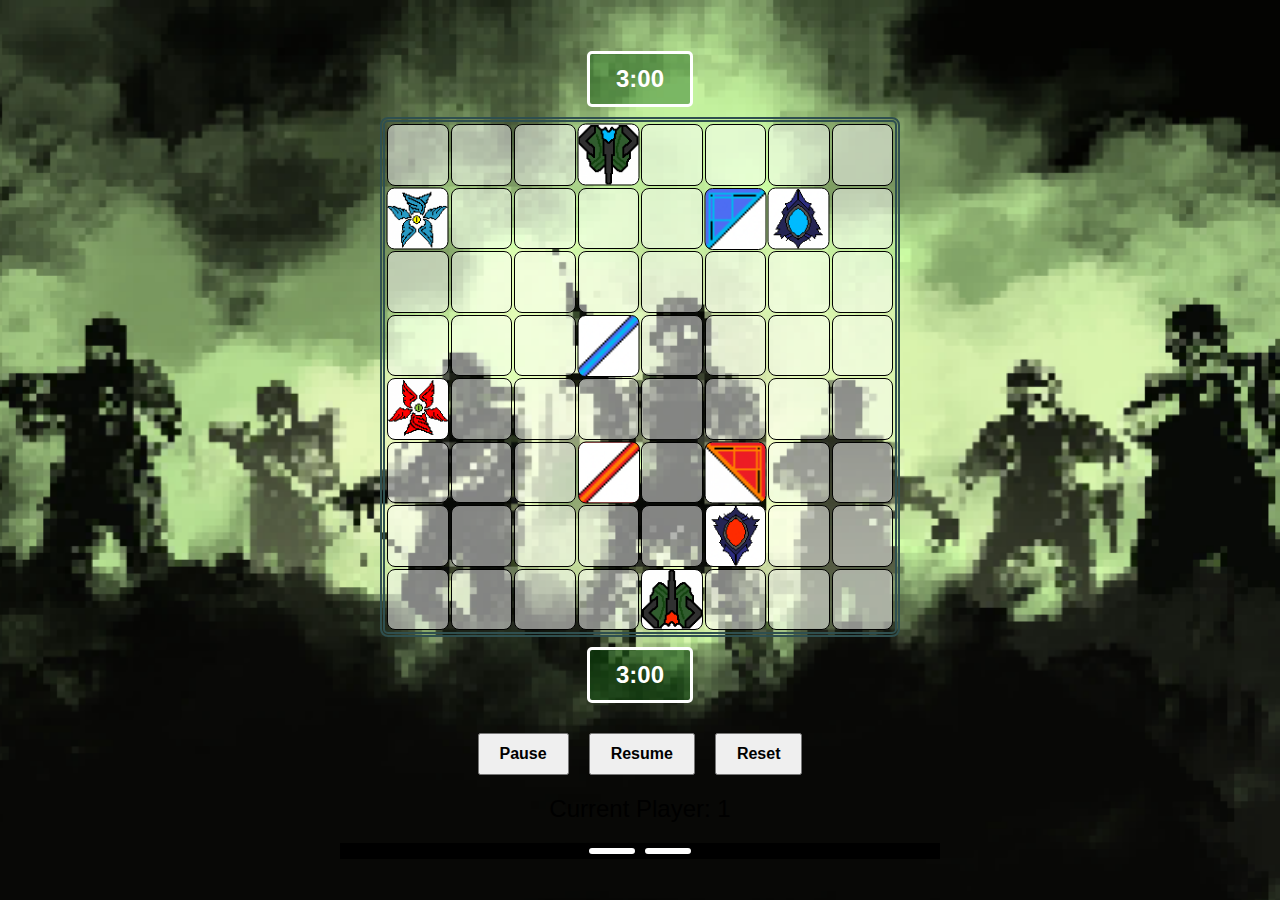
==== normalmode.html @ d5569c24 "Display History Fixed, Put everything inside outline, reduced timer to 3mins" ====
<!DOCTYPE html>
<html lang="en">
<head>
    <meta charset="UTF-8">
    <meta name="viewport" content="width=device-width, initial-scale=1.0">
    <title>Ricochet Rumble</title>
</head>
<body>
    <div class="outline">
        <div data-timer="player1">3:00</div>
        <div id="board"></div>
        <div data-timer="player2">3:00</div>
        <div class="rotation-controls">
            <button id="rotate-left" onclick = "rotateLeft()">Rotate Left</button>
            <button id="rotate-right" onclick = "rotateRight()">Rotate Right</button>
        </div>
        <div class="control-buttons">
            <button onclick="pauseTimer()">Pause</button>
            <button onclick="resumeTimer()">Resume</button>
            <button onclick="resetGame()">Reset</button>
        </div>
        <div class="current-player" id="current-player">Current Player: 1</div>
        <div class="popup" id="winner-popup">
            <p id="winner-message"></p>
            <button onclick="resetGame()">Play Again</button>
        </div>
        <div class="displayHistory">
            <div>
                <ul id="blueHistory">
                </ul>
            </div>
            <div>
                <ul id="redHistory">
                </ul>
            </div>
        </div>
    </div>
    
    
    <script src = "normalmode.js"></script>
    <link href="normalmode.css" rel="stylesheet"></link>
</body>
---- normalmode.css ----
@import url('https://fonts.googleapis.com/css2?family=Pixelify+Sans:wght@400..700&display=swap');

:root {
  --size:      520px;
  --backcolor: darkslategray;
  --dark:      grey;
  --light:     white;
  --legend:    azure;
  --hover:     lightgreen
}
body {
  margin: 0;
  padding: 0;
  display: flex;
  flex-direction: column;
  justify-content: space-evenly;
  align-items: center;
  height: 100vh;
  font-family: Arial, sans-serif;
  background-image: url(./assets/yugesh_assests/background-main.png);
  background-size: cover;
  background-position: center;
}
.outline{
  display: grid;
  margin:auto;
  max-width: fit-content;
}
.board {
  align-items:center;
  width: var(--size);
  height: var(--size);
  border:5px dimgray double;
  border-color: var(--backcolor);
  border-radius: 0.5rem;
  margin:auto;
  
}
.square {
  border: 1px black solid;
  border-radius: 0.5rem;
}
.white, .black{
  background:rgb(255,255,255,0.5);
}

[data-highlight="true"]{
  background: rgb(13, 95, 13);
}

.bullet1{
  animation-name:bluebullet;
  animation-duration: 0.2s;
  
}

.bullet2{
  animation-name:redbullet;
  animation-duration: 0.2s;
}
.down{
  transform:rotate(180deg);
}
/*.up{

}*/
.left{
  transform:rotate(270deg);
}
.right{
  transform:rotate(90deg);
}
@keyframes bluebullet{
  0%{background-image:url(./assets/yugesh_assests/blue-bullet/bullet-blue-pos-1.png);background-size:cover;}
  33%{background-image:url(./assets/yugesh_assests/blue-bullet/bullet-blue-pos-2.png);background-size:cover;}
  66%{background-image:url(./assets/yugesh_assests/blue-bullet/bullet-blue-pos-3.png);background-size:cover;}
  100%{background-image:url(./assets/yugesh_assests/blue-bullet/bullet-blue-pos-4.png);background-size:cover;}
}
@keyframes redbullet{
  0%{background-image:url(./assets/yugesh_assests/red-bullet/bullet-red-pos-1.png);background-size:cover;}
  33%{background-image:url(./assets/yugesh_assests/red-bullet/bullet-red-pos-2.png);background-size:cover;}
  66%{background-image:url(./assets/yugesh_assests/red-bullet/bullet-red-pos-3.png);background-size:cover;}
  100%{background-image:url(./assets/yugesh_assests/red-bullet/bullet-red-pos-4.png);background-size:cover;}
}

/*--------------------------------------pieces--------------------------------------------*/
.player1-cannon{
  background-image: url(./assets/yugesh_assests/cannon-blue.png); 
  transform: rotate(180deg);
  background-size: cover;
}
.player1-titan{
  background-image: url(./assets/yugesh_assests/titan-blue.png); 
  background-size: cover;
  transform: rotate(180deg);
}
.player1-rico[data-rotation="1"]{
  background-image: url(./assets/yugesh_assests/ricochet-blue.png);
  background-size: cover;
}
.player1-rico[data-rotation="2"]{
  background-image: url(./assets/yugesh_assests/ricochet-blue.png);
  background-size: cover;
  transform: rotate(90deg);
}
.player1-rico[data-rotation="3"]{
  background-image: url(./assets/yugesh_assests/ricochet-blue.png);
  background-size: cover;
  transform: rotate(180deg);
}
.player1-rico[data-rotation="4"]{
  background-image: url(./assets/yugesh_assests/ricochet-blue.png);
  background-size: cover;
  transform: rotate(270deg);
}
.player1-tank{
  background-image: url(./assets/yugesh_assests/shield-blue.png); 
  background-size: cover;
  transform: rotate(180deg);
}
.player1-srico[data-rotation="1"]{
  background-image: url(./assets/yugesh_assests/semi-ricochet-blue.png);
  background-size: cover;
}
.player1-srico[data-rotation="2"]{
  background-image: url(./assets/yugesh_assests/semi-ricochet-blue.png);
  background-size: cover;
  transform: rotate(90deg);
}
.player1-srico[data-rotation="3"]{
  background-image: url(./assets/yugesh_assests/semi-ricochet-blue.png);
  background-size: cover;
  transform: rotate(180deg);
}
.player1-srico[data-rotation="4"]{
  background-image: url(./assets/yugesh_assests/semi-ricochet-blue.png);
  background-size: cover;
  transform: rotate(270deg);
}

.player2-cannon{
  background-image: url(./assets/yugesh_assests/cannon-red.png); 
  background-size: cover;
  
}
.player2-titan{
  background-image: url(./assets/yugesh_assests/titan-red.png);
  background-size:cover; 
}
.player2-rico{
  background: red; 
}
.player2-tank{
  background-image: url(./assets/yugesh_assests/shield-red.png) ; 
  background-size: cover;
  
}
.player2-srico[data-rotation="1"]{
  background-image: url(./assets/yugesh_assests/semi-ricochet-red.png);
  background-size: cover;
}
.player2-srico[data-rotation="2"]{
  background-image: url(./assets/yugesh_assests/semi-ricochet-red.png);
  background-size: cover;
  transform: rotate(90deg);
}
.player2-srico[data-rotation="3"]{
  background-image: url(./assets/yugesh_assests/semi-ricochet-red.png);
  background-size: cover;
  transform: rotate(180deg);
}
.player2-srico[data-rotation="4"]{
  background-image: url(./assets/yugesh_assests/semi-ricochet-red.png);
  background-size: cover;
  transform: rotate(270deg);
}
.player2-rico[data-rotation="1"]{
  background-image: url(./assets/yugesh_assests/ricochet-red.png);
  background-size: cover;
}
.player2-rico[data-rotation="2"]{
  background-image: url(./assets/yugesh_assests/ricochet-red.png);
  background-size: cover;
  transform: rotate(90deg);
}
.player2-rico[data-rotation="3"]{
  background-image: url(./assets/yugesh_assests/ricochet-red.png);
  background-size: cover;
  transform: rotate(180deg);
}
.player2-rico[data-rotation="4"]{
  background-image: url(./assets/yugesh_assests/ricochet-red.png);
  background-size: cover;
  transform: rotate(270deg);
}
/*----------------------------------------------------------pieces-----------------------------------------------------------*/
[data-timer="player1"], [data-timer="player2"] {
  height: 50px;
  width: 100px;
  
  margin: 10px auto;
  text-align: center;
  font-size: 24px;
  color:white;
  font-weight:bold;
  line-height: 50px;
  border:3px white solid;
  background:rgb(13, 95, 13,.4);
  border-radius:5px;
}
.control-buttons {
  display: flex;
  justify-content: center;
  margin-top: 20px;
}
.control-buttons button {
  margin: 0 10px;
  padding: 10px 20px;
  font-family:sans-serif,'Franklin Gothic Medium', 'Arial Narrow', Arial;
  font-weight:bold;
  font-size: 16px;
  cursor: pointer;
}
.rotation-controls {
  display: none;
  justify-content: center;
  margin-top: 20px;
}
.rotation-controls.rotate-left {
  visibility : hidden;
  margin: 0 10px;
  padding: 10px 20px;
  font-size: 16px;
  cursor: pointer;
}
.rotation-controls.rotate-right{
  visibility: hidden;
  margin: 0 10px;
  padding: 10px 20px;
  font-size: 16px;
  cursor: pointer;
}
.current-player {
  font-size: 24px;
  text-align: center;
  margin-top: 20px;
  margin-bottom: 20px;
}
.popup {
  display: none;
  position: fixed;
  left: 50%;
  top: 50%;
  transform: translate(-50%, -50%);
  background: white;
  padding: 20px;
  border: 2px solid black;
  text-align: center;
  z-index: 1000;
}
.popup.active {
  display: block;
}

/*.player1-rico.bullet1[data-rotation="1"],.player1-rico.bullet1[data-rotation="3"]{
  background-image: url(./assets/yugesh_assests/blue-bullet-blue-ricochet.gif)!important;
  background-size:cover;
  transform: rotateY(180deg)
}
.player2-rico.bullet1[data-rotation="1"], .player2-rico.bullet1[data-rotation="3"]{
  background-image: url(./assets/yugesh_assests/blue-bullet-red-ricochet.gif)!important;
  background-size:cover;
  transform: rotateY(180deg)
}
.player1-rico.bullet2[data-rotation="1"], .player1-rico.bullet2[data-rotation="3"]{
  background-image: url(./assets/yugesh_assests/red-bullet-blue-ricochet.gif)!important;
  background-size:cover;
  transform: rotateY(180deg)
}
.player2-rico.bullet2[data-rotation="1"], .player2-rico.bullet2[data-rotation="3"]{
  background-image: url(./assets/yugesh_assests/red-bullet-red-ricochet.gif)!important;
  background-size:cover;
  transform: rotateY(180deg)
}
.player1-rico.bullet1[data-rotation="2"],.player1-rico.bullet1[data-rotation="4"]{
  background-image: url(./assets/yugesh_assests/blue-bullet-blue-ricochet.gif)!important;
  background-size:cover;
}
.player2-rico.bullet1[data-rotation="2"], .player2-rico.bullet1[data-rotation="4"]{
  background-image: url(./assets/yugesh_assests/blue-bullet-red-ricochet.gif)!important;
  background-size:cover;
}
.player1-rico.bullet2[data-rotation="2"], .player1-rico.bullet2[data-rotation="4"]{
  background-image: url(./assets/yugesh_assests/red-bullet-blue-ricochet.gif)!important;
  background-size:cover;
}
.player2-rico.bullet2[data-rotation="2"], .player2-rico.bullet2[data-rotation="4"]{
  background-image: url(./assets/yugesh_assests/red-bullet-red-ricochet.gif)!important;
  background-size:cover;
}*/

.displayHistory{
  background:black;
  height:auto;
  width:600px;
  margin:auto;
  display:flex;
  justify-content: center;
  align-items: center;
  color:white;
}
#blueHistory{
  size:50%;
  color:blue;
  background:rgb(255,255,255);
  border:3px white solid;
  border-radius: 5px;
  margin:5px;
  font-family: sans-serif;
  font-size:12px;
  font-weight:bold;
}
#redHistory{
  size:50%;
  color:red;
  background:rgb(255,255,255);
  border:3px white solid;
  border-radius: 5px;
  margin:5px;
  font-family: sans-serif;
  font-size:12px;
  font-weight:bold;
}
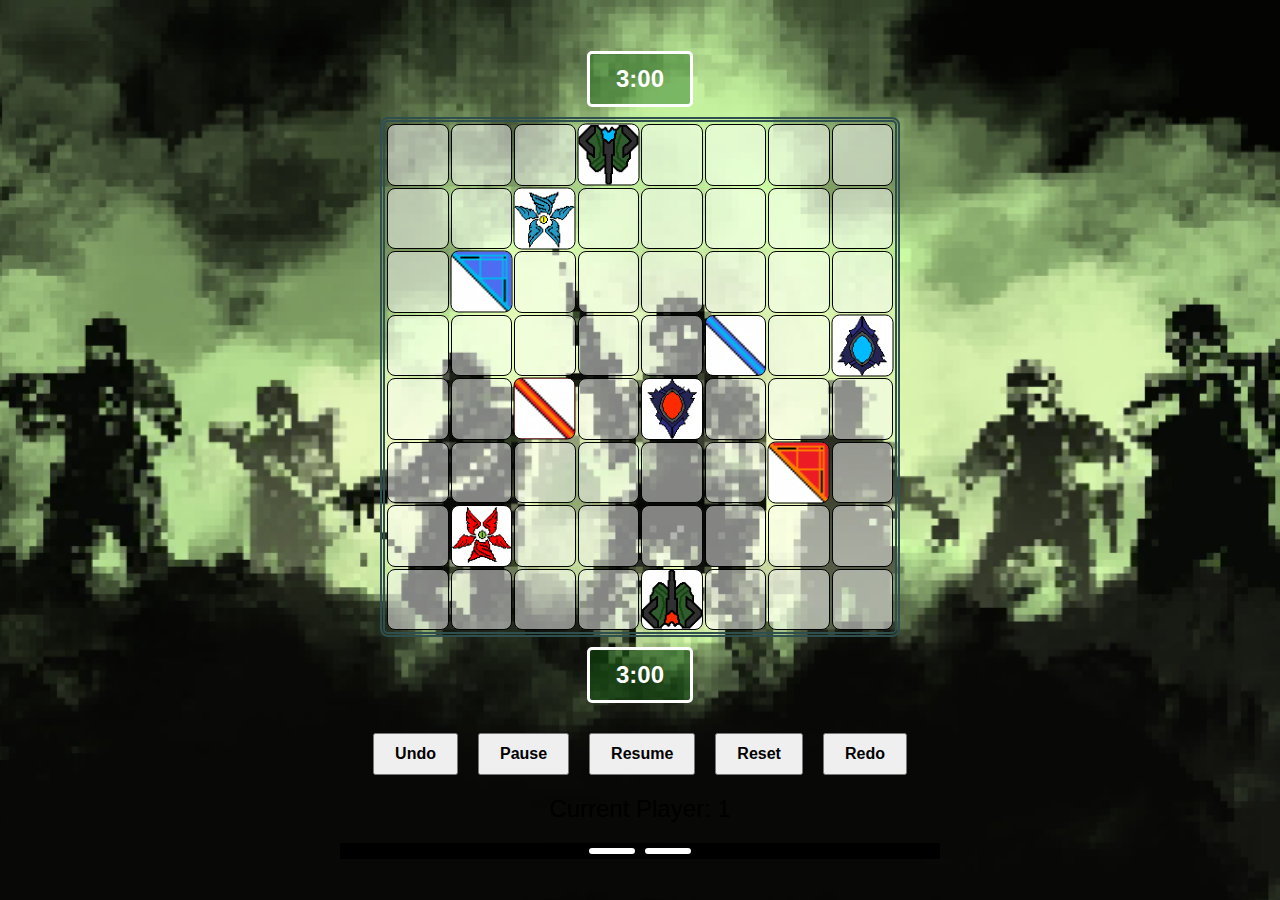
==== commit a917d626: "Made one side of tank pass through" ====
--- a/normalmode.html
+++ b/normalmode.html
@@ -15,9 +15,11 @@
             <button id="rotate-right" onclick = "rotateRight()">Rotate Right</button>
         </div>
         <div class="control-buttons">
+            <button onclick="undo()">Undo</button>
             <button onclick="pauseTimer()">Pause</button>
             <button onclick="resumeTimer()">Resume</button>
             <button onclick="resetGame()">Reset</button>
+            <button onclick="redo()">Redo</button>
         </div>
         <div class="current-player" id="current-player">Current Player: 1</div>
         <div class="popup" id="winner-popup">
--- a/normalmode.css
+++ b/normalmode.css
@@ -16,7 +16,7 @@
   justify-content: space-evenly;
   align-items: center;
   height: 100vh;
-  font-family: Arial, sans-serif;
+  font-family:Arial, sans-serif;
   background-image: url(./assets/yugesh_assests/background-main.png);
   background-size: cover;
   background-position: center;
@@ -249,14 +249,19 @@
 .popup {
   display: none;
   position: fixed;
+  size:50px;
+  position:fixed;
   left: 50%;
-  top: 50%;
+  top: 40%;
   transform: translate(-50%, -50%);
-  background: white;
+  background:rgb(0, 0, 0, 0.7);
   padding: 20px;
   border: 2px solid black;
+  border-radius:5px;
   text-align: center;
+  color:white;
   z-index: 1000;
+  font-family: "Pixelify Sans";
 }
 .popup.active {
   display: block;
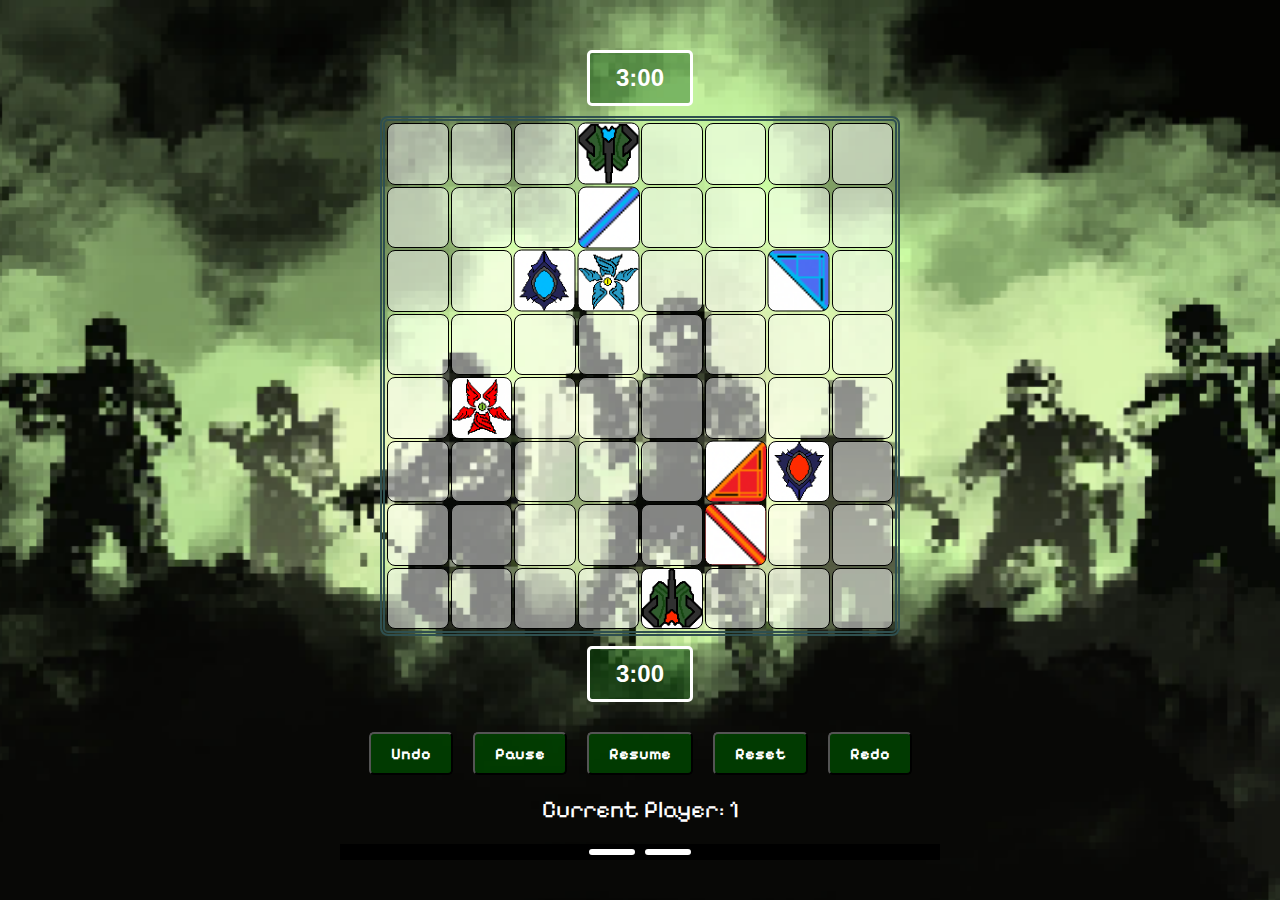
==== commit 07b44bfd: "Added undo. has bugs" ====
--- a/normalmode.html
+++ b/normalmode.html
@@ -14,6 +14,7 @@
             <button id="rotate-left" onclick = "rotateLeft()">Rotate Left</button>
             <button id="rotate-right" onclick = "rotateRight()">Rotate Right</button>
         </div>
+        <button class="swap" onclick="swap()">Swap</button>
         <div class="control-buttons">
             <button onclick="undo()">Undo</button>
             <button onclick="pauseTimer()">Pause</button>
--- a/normalmode.css
+++ b/normalmode.css
@@ -20,6 +20,8 @@
   background-image: url(./assets/yugesh_assests/background-main.png);
   background-size: cover;
   background-position: center;
+  background-repeat: no-repeat;
+  background-color: black;
 }
 .outline{
   display: grid;
@@ -213,35 +215,56 @@
   justify-content: center;
   margin-top: 20px;
 }
-.control-buttons button {
+.control-buttons button, .swap {
   margin: 0 10px;
   padding: 10px 20px;
-  font-family:sans-serif,'Franklin Gothic Medium', 'Arial Narrow', Arial;
+  border-radius: 5px;
+  background: rgba(0, 71, 0, 0.801);
+  color:white;
+  font-family:"Pixelify sans",sans-serif,'Franklin Gothic Medium', 'Arial Narrow', Arial;
   font-weight:bold;
   font-size: 16px;
   cursor: pointer;
+}
+
+.swap{
+  display:none;
+  width:100px;
+  margin-left: auto;
+  margin-right: auto;
+  
 }
 .rotation-controls {
   display: none;
   justify-content: center;
   margin-top: 20px;
 }
-.rotation-controls.rotate-left {
-  visibility : hidden;
-  margin: 0 10px;
+#rotate-left {
+  
+  margin: 5px 10px;
   padding: 10px 20px;
   font-size: 16px;
+  border-radius: 5px;
+  background: rgba(0, 71, 0, 0.801);
+  color:white;
+  font-family:"Pixelify sans",sans-serif,'Franklin Gothic Medium', 'Arial Narrow', Arial;
   cursor: pointer;
 }
-.rotation-controls.rotate-right{
-  visibility: hidden;
-  margin: 0 10px;
+#rotate-right{
+  
+  margin: 5px 10px;
   padding: 10px 20px;
   font-size: 16px;
+  border-radius: 5px;
+  background: rgba(0, 71, 0, 0.801);
+  color:white;
+  font-family:"Pixelify sans",sans-serif,'Franklin Gothic Medium', 'Arial Narrow', Arial;
   cursor: pointer;
 }
 .current-player {
   font-size: 24px;
+  color:white;
+  font-family:"Pixelify sans",sans-serif,'Franklin Gothic Medium', 'Arial Narrow', Arial;
   text-align: center;
   margin-top: 20px;
   margin-bottom: 20px;
@@ -335,4 +358,7 @@
   font-family: sans-serif;
   font-size:12px;
   font-weight:bold;
+}
+.transparentHighlight{
+  background: linear-gradient(rgba(30, 151, 14, 0.5), rgba(0,0,0,.5))!important;
 }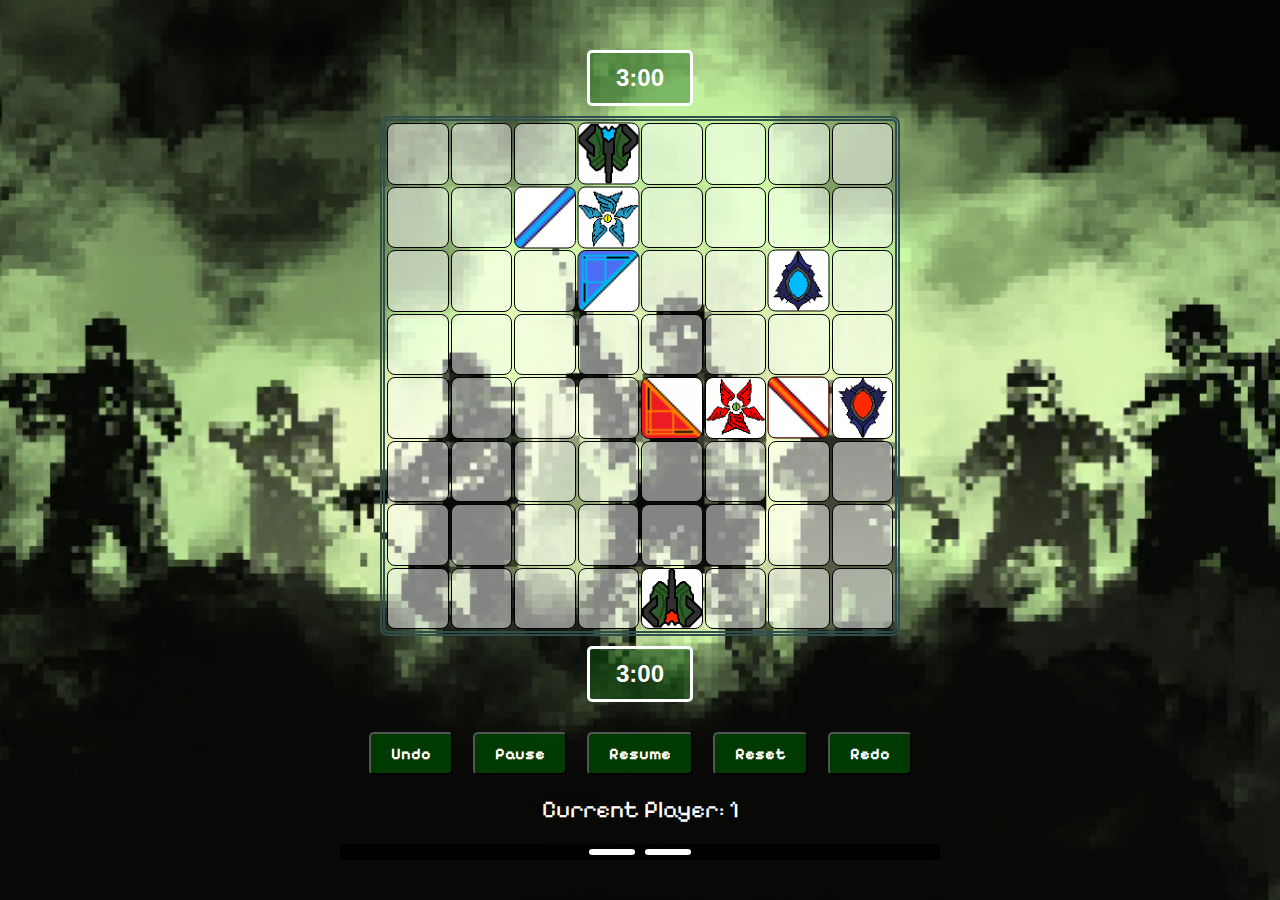
==== commit 591aef2c: "Added audio" ====
--- a/normalmode.html
+++ b/normalmode.html
@@ -25,7 +25,7 @@
         <div class="current-player" id="current-player">Current Player: 1</div>
         <div class="popup" id="winner-popup">
             <p id="winner-message"></p>
-            <button onclick="resetGame()">Play Again</button>
+            <button class="playagain" onclick="resetGame()">Play Again</button>
         </div>
         <div class="displayHistory">
             <div>
--- a/normalmode.css
+++ b/normalmode.css
@@ -36,7 +36,6 @@
   border-color: var(--backcolor);
   border-radius: 0.5rem;
   margin:auto;
-  
 }
 .square {
   border: 1px black solid;
@@ -53,7 +52,6 @@
 .bullet1{
   animation-name:bluebullet;
   animation-duration: 0.2s;
-  
 }
 
 .bullet2{
@@ -272,7 +270,7 @@
 .popup {
   display: none;
   position: fixed;
-  size:50px;
+  size:80px;
   position:fixed;
   left: 50%;
   top: 40%;
@@ -361,4 +359,10 @@
 }
 .transparentHighlight{
   background: linear-gradient(rgba(30, 151, 14, 0.5), rgba(0,0,0,.5))!important;
+}
+.playagain{
+  background: rgba(0, 0, 0, 0.801);
+  color:white;
+  font-family:"Pixelify sans",sans-serif,'Franklin Gothic Medium', 'Arial Narrow', Arial;
+  text-align: center;
 }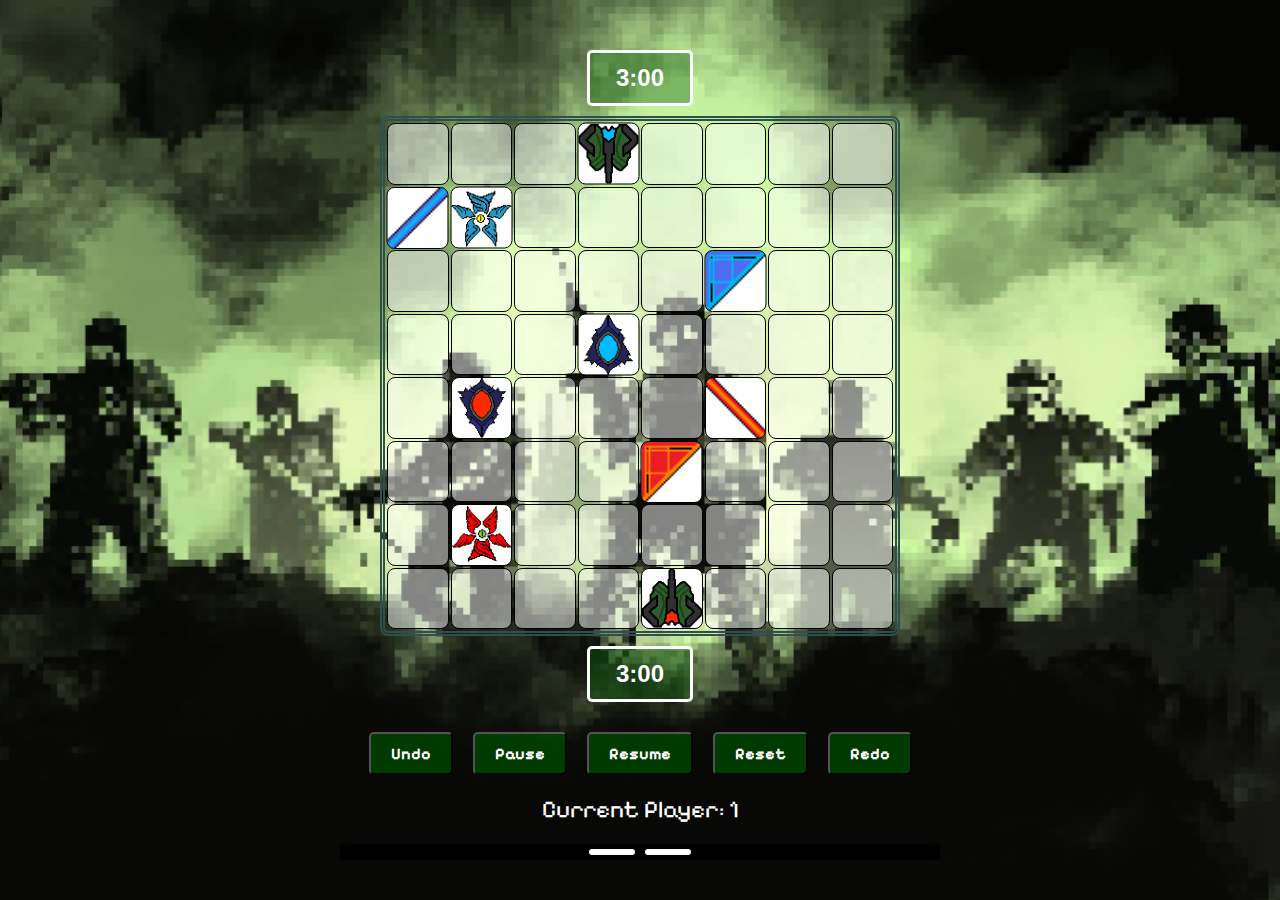
==== commit 0354a2f4: "Removed options in homepage" ====
--- a/normalmode.html
+++ b/normalmode.html
@@ -14,7 +14,7 @@
             <button id="rotate-left" onclick = "rotateLeft()">Rotate Left</button>
             <button id="rotate-right" onclick = "rotateRight()">Rotate Right</button>
         </div>
-        <button class="swap" onclick="swap()">Swap</button>
+        <!--<button class="swap" onclick="swap()">Swap</button>-->
         <div class="control-buttons">
             <button onclick="undo()">Undo</button>
             <button onclick="pauseTimer()">Pause</button>
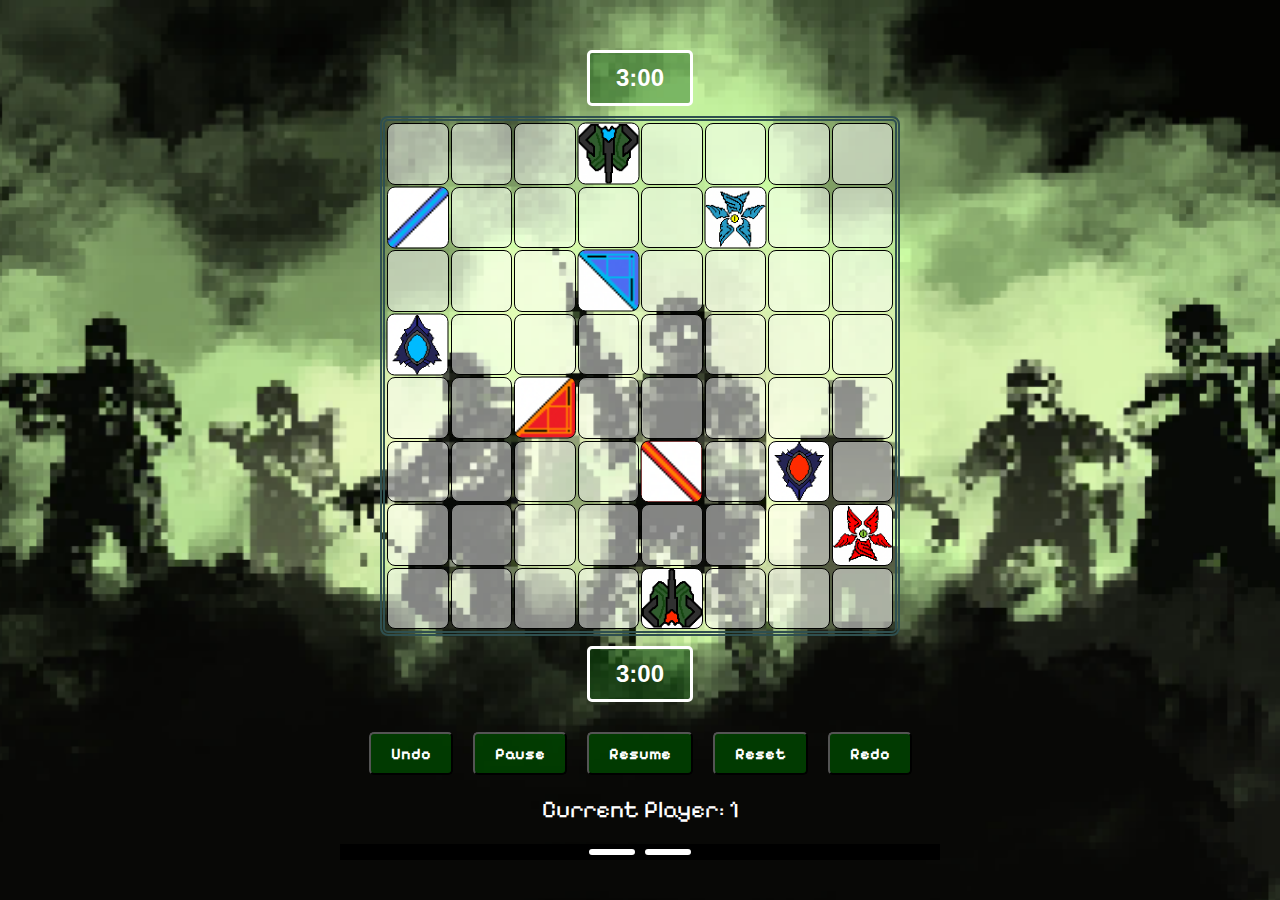
==== commit 266b4c55: "swap fix" ====
--- a/normalmode.html
+++ b/normalmode.html
@@ -14,7 +14,7 @@
             <button id="rotate-left" onclick = "rotateLeft()">Rotate Left</button>
             <button id="rotate-right" onclick = "rotateRight()">Rotate Right</button>
         </div>
-        <!--<button class="swap" onclick="swap()">Swap</button>-->
+        <button class="swap" onclick="swap()">Swap</button>
         <div class="control-buttons">
             <button onclick="undo()">Undo</button>
             <button onclick="pauseTimer()">Pause</button>
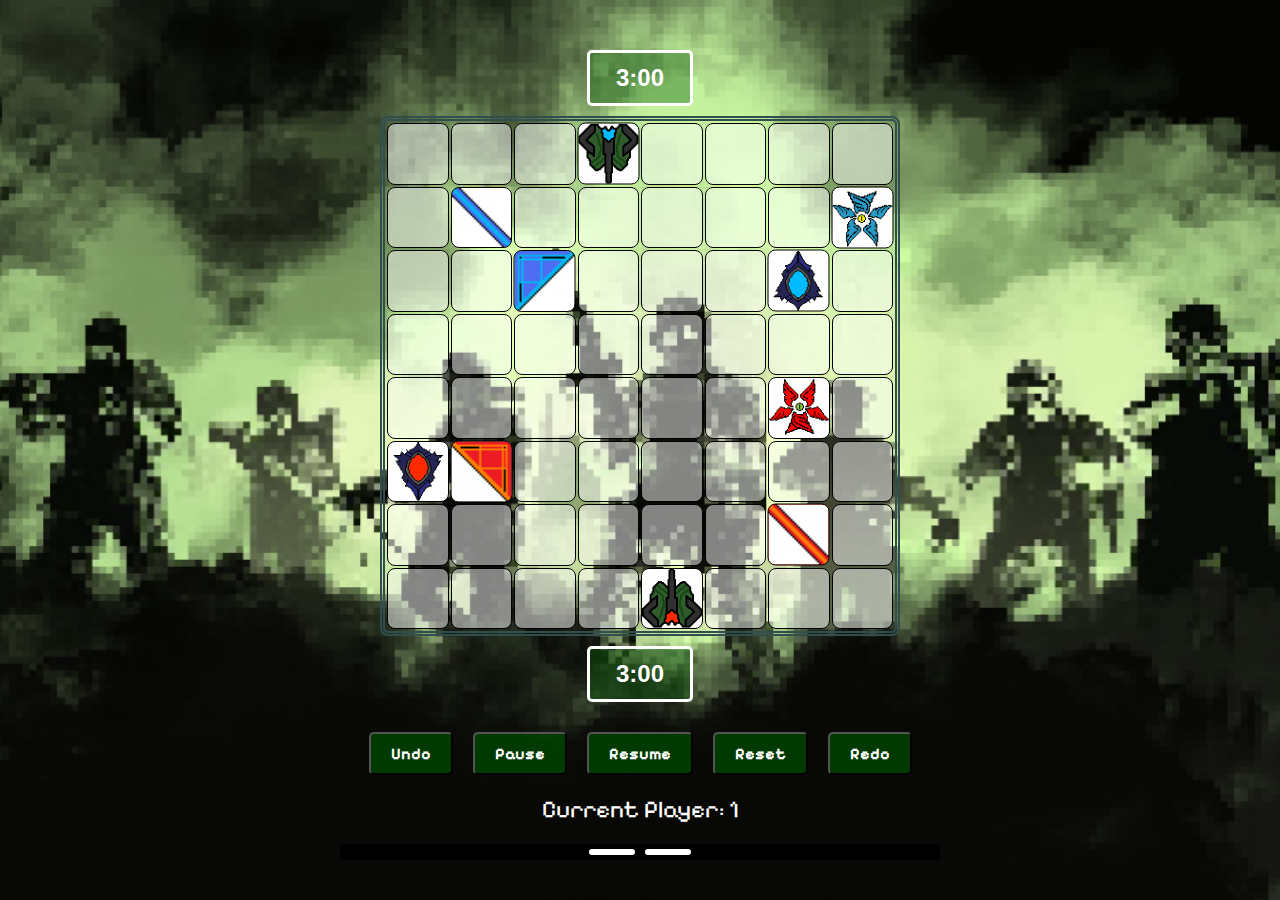
==== commit db3f95c7: "fix" ====
--- a/normalmode.html
+++ b/normalmode.html
@@ -15,6 +15,7 @@
             <button id="rotate-right" onclick = "rotateRight()">Rotate Right</button>
         </div>
         <button class="swap" onclick="swap()">Swap</button>
+        
         <div class="control-buttons">
             <button onclick="undo()">Undo</button>
             <button onclick="pauseTimer()">Pause</button>
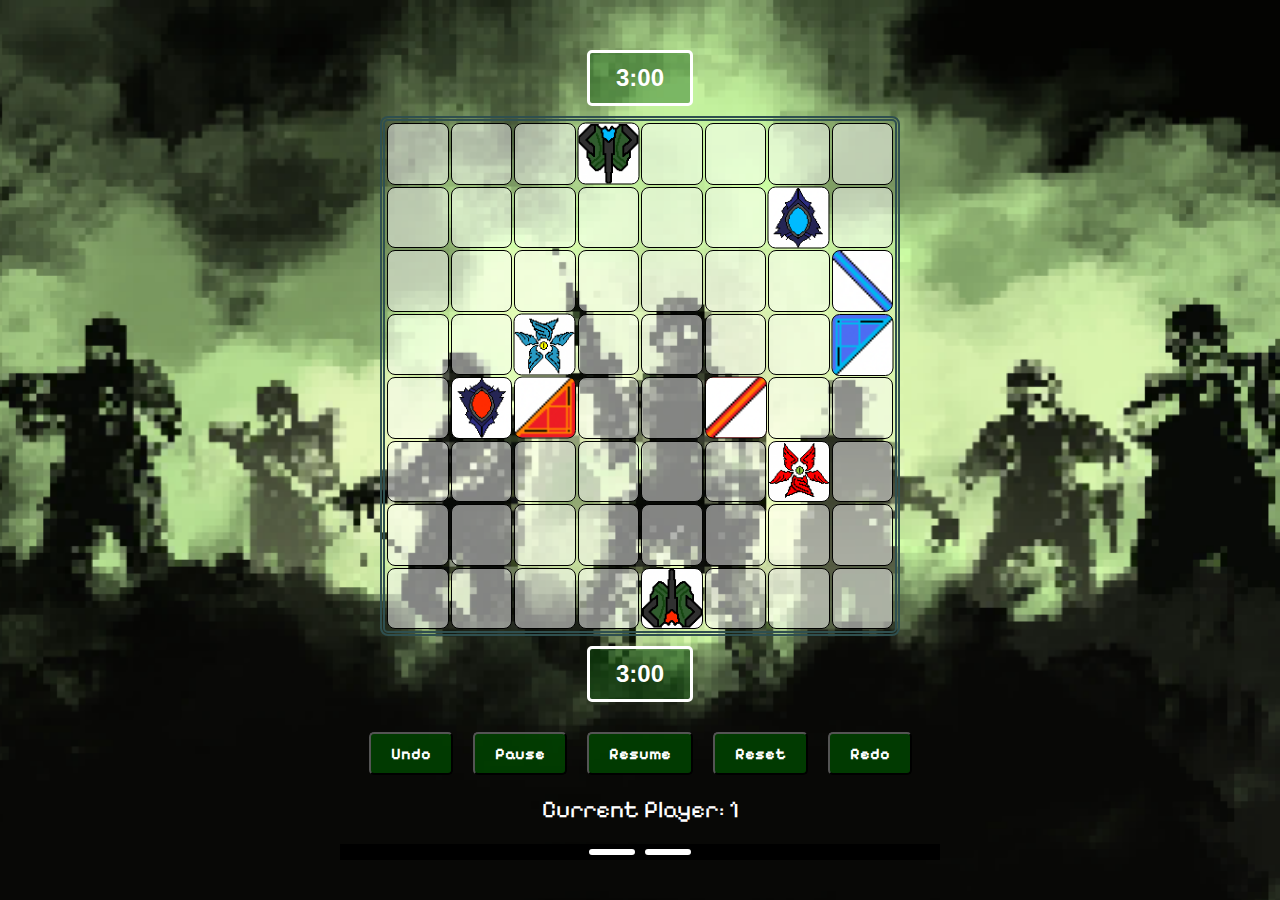
==== commit 31051b4a: "fix" ====
--- a/normalmode.html
+++ b/normalmode.html
@@ -14,8 +14,7 @@
             <button id="rotate-left" onclick = "rotateLeft()">Rotate Left</button>
             <button id="rotate-right" onclick = "rotateRight()">Rotate Right</button>
         </div>
-        <button class="swap" onclick="swap()">Swap</button>
-        
+
         <div class="control-buttons">
             <button onclick="undo()">Undo</button>
             <button onclick="pauseTimer()">Pause</button>
